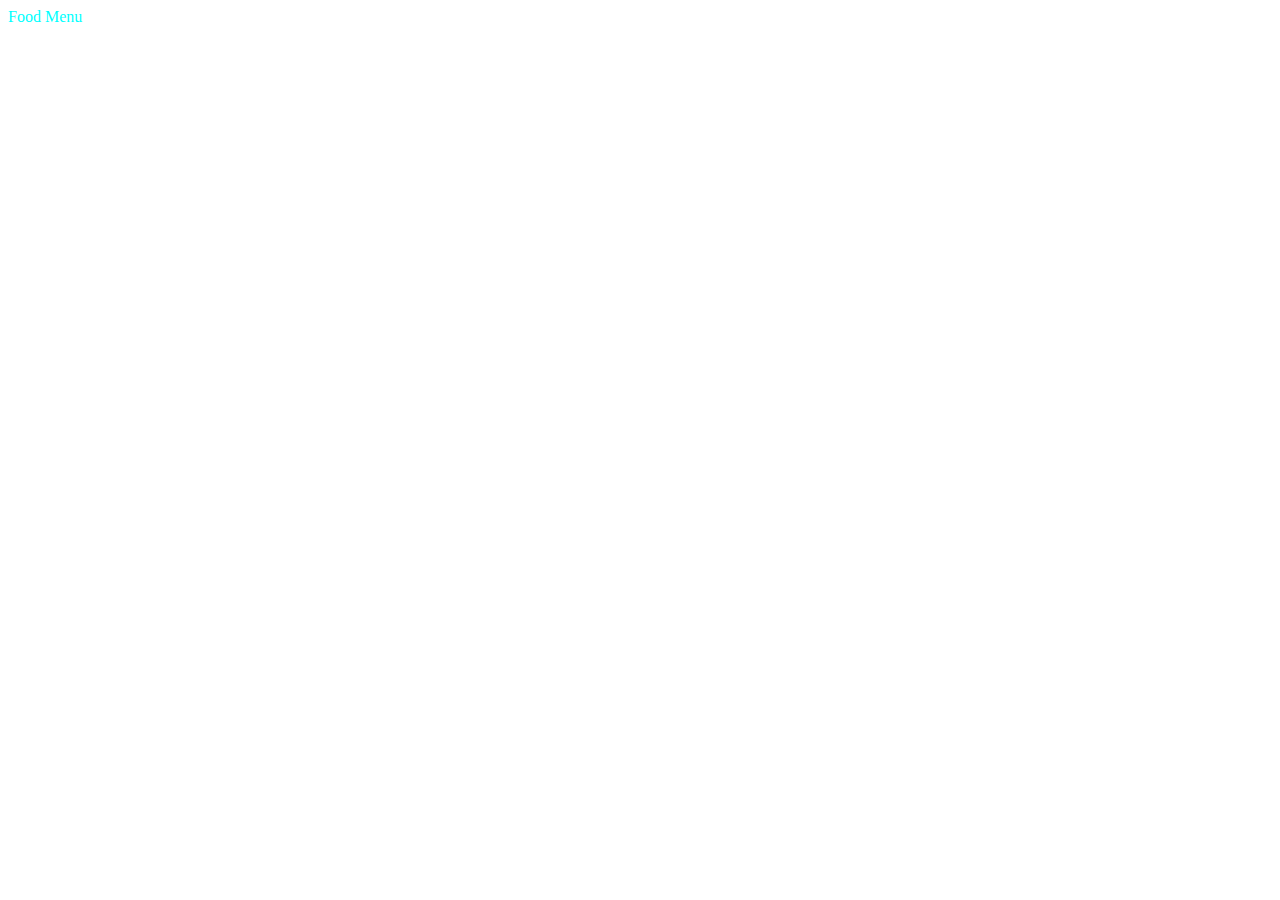
==== 01_FoodMenu/index.html @ 9cb7f8f8 "feat : 1차 완성" ====
<!DOCTYPE html>
<html lang="en">
  <head>
    <meta charset="UTF-8" />
    <meta name="viewport" content="width=device-width, initial-scale=1.0" />
    <title>Document</title>
    <link rel="stylesheet" href="./style.css" />

  </head>
  <body>
    <div class="title">Food Menu</div>
    </div>
    <script src="./script.js"></script>
  </body>

</html>
---- 01_FoodMenu/style.css ----
.title {
  color: aqua;
}
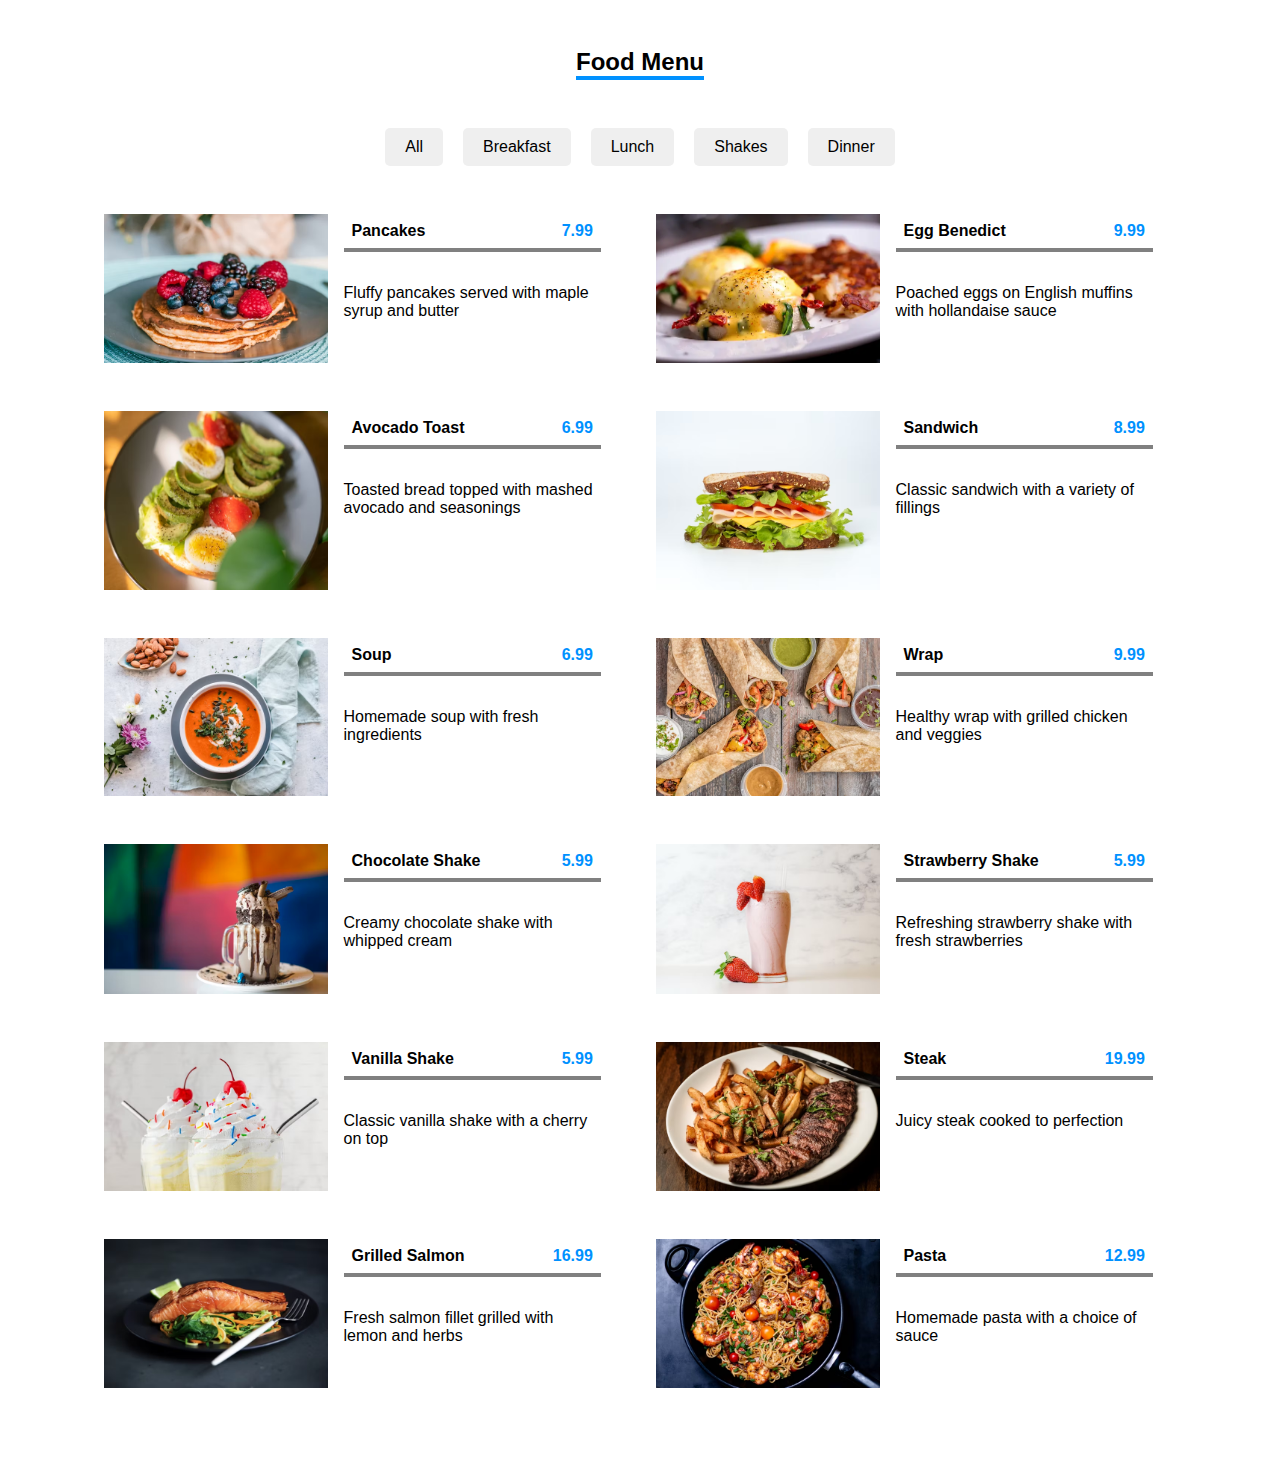
==== commit 9ebc5de3: "feat : 기능 + design 완성" ====
--- a/01_FoodMenu/index.html
+++ b/01_FoodMenu/index.html
@@ -5,12 +5,18 @@
     <meta name="viewport" content="width=device-width, initial-scale=1.0" />
     <title>Document</title>
     <link rel="stylesheet" href="./style.css" />
-
   </head>
   <body>
     <div class="title">Food Menu</div>
+    <div class="buttonList">
+      <button onclick="loadMenu('All')">All</button>
+      <button onclick="loadMenu('Breakfast')">Breakfast</button>
+      <button onclick="loadMenu('Lunch')">Lunch</button>
+      <button onclick="loadMenu('Shakes')">Shakes</button>
+      <button onclick="loadMenu('Dinner')">Dinner</button>
     </div>
-    <script src="./script.js"></script>
+    <div class="content"></div>
+    <script src="./js/mocks.js"></script>
+    <script src="./js/script.js"></script>
   </body>
-
 </html>
--- a/01_FoodMenu/style.css
+++ b/01_FoodMenu/style.css
@@ -1,3 +1,67 @@
+body {
+  font-family: Arial, sans-serif;
+}
+
 .title {
-  color: aqua;
+  width: fit-content;
+  margin: 3rem auto;
+  border-bottom: 4px solid #0091ff;
+  font-weight: bold;
+  font-size: x-large;
 }
+
+.buttonList {
+  display: flex;
+  justify-content: center;
+  margin-top: 20px;
+}
+
+.buttonList > button {
+  margin: 0 10px;
+  padding: 10px 20px;
+  border: none;
+  border-radius: 5px;
+  font-size: 16px;
+  cursor: pointer;
+}
+
+.buttonList > button:hover {
+  background-color: #0091ff;
+  color: white;
+}
+
+.foodCardList {
+  display: grid;
+  grid-template-columns: 1fr 1fr;
+  padding: 2rem 5rem;
+}
+
+.foodCard {
+  display: flex;
+  padding: 1rem;
+  margin-bottom: 1rem;
+  width: 90%;
+}
+
+.foodCard > img {
+  width: 45%;
+  margin-right: 1rem;
+}
+
+.foodCard > div {
+  width: 100%;
+}
+
+.foodCard-title {
+  display: flex;
+  justify-content: space-between;
+  padding: 0.5rem;
+  border-bottom: 4px solid gray;
+  margin-bottom: 2rem;
+  font-size: 1rem;
+  font-weight: bold;
+}
+
+.foodCard-title div:last-child {
+  color: #0091ff;
+}
